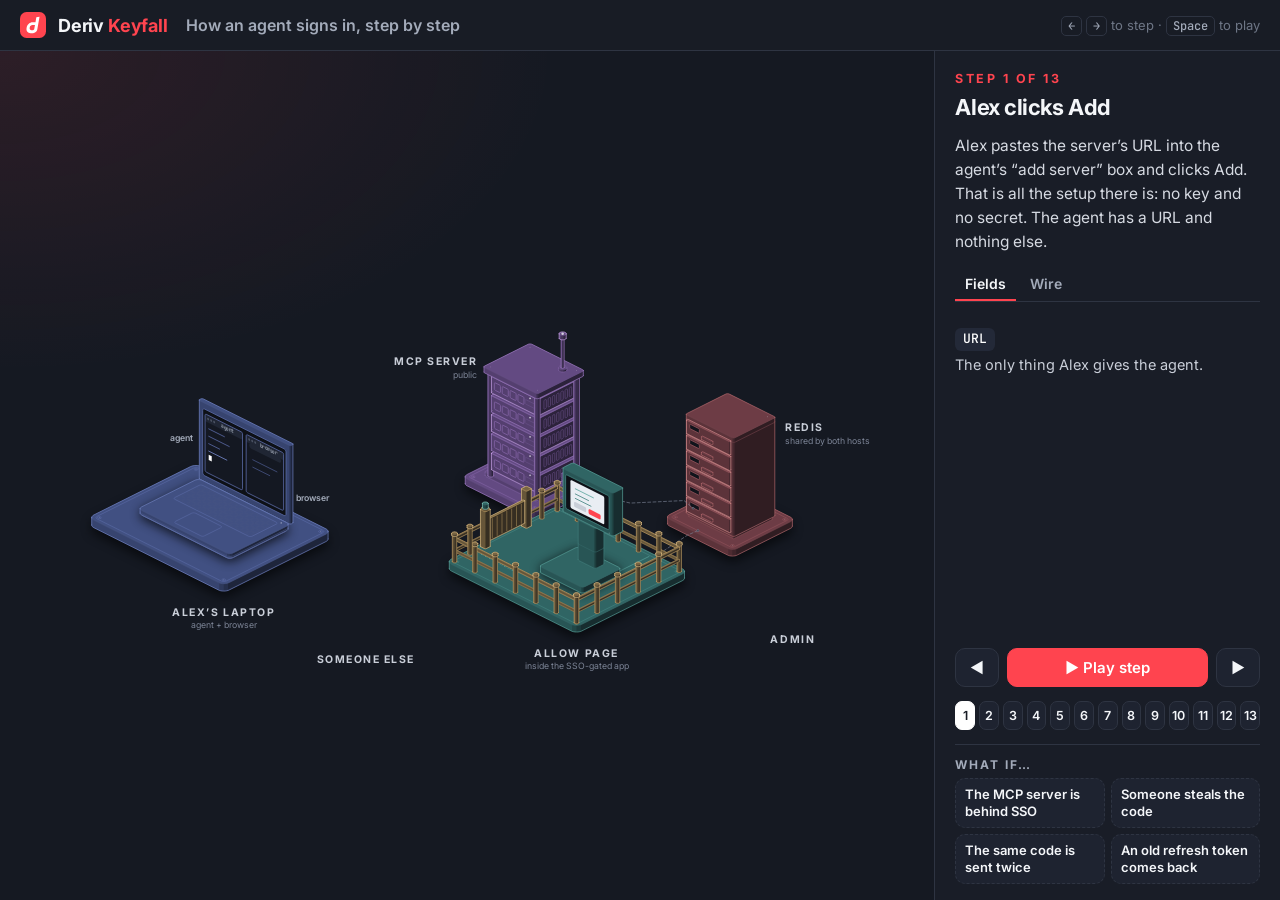
==== index.html @ 9b7dbac8 "Add the interactive sign-in walkthrough for GitHub Pages One page that steps through the Keyfall sig" ====
<!doctype html>
<html lang="en" class="iso"><head>
<meta charset="utf-8">
<meta name="viewport" content="width=device-width, initial-scale=1">
<title>Keyfall sign-in, step by step</title>
<link rel="stylesheet" href="https://fonts.googleapis.com/css2?family=Inter:wght@400;500;600;700;800&family=JetBrains+Mono:wght@400;500;600&display=swap">
<link rel="stylesheet" href="scene.css">
<style>
:root{--bg:#181C25;--panel:#1E2330;--line:#2E3442;--fg:#F4F6F9;--muted:#A3ABBA;--faint:#6E7686;--coral:#FF444F}
*{box-sizing:border-box;margin:0;padding:0}
body{background:var(--bg);color:var(--fg);font-family:Inter,system-ui,sans-serif;-webkit-font-smoothing:antialiased}
svg text{font-family:Inter,system-ui,sans-serif}
svg .mono{font-family:"JetBrains Mono",ui-monospace,monospace}
.brand{display:flex;align-items:center;gap:12px;font-size:22px;font-weight:700;letter-spacing:-.01em}
.brand svg{width:32px;height:32px}.brand em{font-style:normal;color:var(--coral)}
/* interactive page: one screen, no page scroll */
html,body{height:100%}
body:not(.frame){overflow:hidden}
.app{height:100vh;height:100dvh;display:grid;grid-template-columns:minmax(0,1fr) clamp(340px,27vw,430px);grid-template-rows:auto minmax(0,1fr)}
.bar{grid-column:1/-1;display:flex;align-items:center;gap:18px;padding:12px 20px;border-bottom:1px solid var(--line)}
.bar .brand{font-size:18px}.bar .brand svg{width:26px;height:26px}
.bar h1{font-size:16px;font-weight:600;color:var(--muted);letter-spacing:0}
.bar .keys{margin-left:auto;font-size:13px;color:var(--faint)}
.bar kbd{font:500 12px "JetBrains Mono",monospace;border:1px solid var(--line);border-radius:5px;padding:1px 6px;color:var(--muted)}
.stage{min-height:0;min-width:0;position:relative;display:flex;flex-direction:column;background:radial-gradient(900px 520px at 0% 0%,rgba(255,68,79,.10),transparent 62%),#151922}
.stage svg{flex:1;min-height:0;width:100%;height:100%;display:block}
.side{min-height:0;display:flex;flex-direction:column;gap:14px;padding:20px 20px 16px;border-left:1px solid var(--line);background:#191D27}
.side .k{color:var(--coral);font-size:12.5px;font-weight:700;letter-spacing:.2em;text-transform:uppercase}
.side h2{font-size:22px;line-height:1.2;letter-spacing:-.02em;margin-top:-6px}
.side p{color:#D6DAE2;font-size:15.5px;line-height:1.55}
.tabs{display:flex;gap:4px;border-bottom:1px solid var(--line)}
.tabs button{background:none;border:0;border-bottom:2px solid transparent;border-radius:0;padding:7px 10px;color:var(--muted);font-size:14px}
.tabs button.on{color:var(--fg);border-bottom-color:var(--coral)}
.tabbody{flex:1;min-height:0;overflow:auto;padding-right:4px}
.tabbody pre[hidden],.tabbody dl[hidden]{display:none}
.ctrl{display:flex;align-items:center;gap:8px}
.ctrl #play{flex:1}
button{font:600 15px Inter,system-ui,sans-serif;color:var(--fg);background:var(--panel);border:1px solid var(--line);border-radius:10px;padding:9px 14px;cursor:pointer}
button:hover{border-color:#4A5162}
button:focus-visible{outline:2px solid var(--coral);outline-offset:2px}
button.primary{background:var(--coral);border-color:var(--coral);color:#fff}
.dots{display:grid;grid-template-columns:repeat(13,1fr);gap:4px}
.dots button{padding:6px 0;font-size:12.5px;border-radius:7px}
.dots button.on{background:#fff;color:#181C25;border-color:#fff}
.whatif{display:flex;flex-direction:column;gap:6px;border-top:1px solid var(--line);padding-top:12px}
.whatif span{color:var(--muted);font-size:12px;font-weight:700;letter-spacing:.16em;text-transform:uppercase}
.whatif .wbtns{display:grid;grid-template-columns:1fr 1fr;gap:6px}
.whatif button{font-size:13px;padding:7px 9px;border-style:dashed;text-align:left;line-height:1.3}
.whatif button.on{border-color:var(--coral);color:#FFB3B7;border-style:solid}
pre{background:#11141B;border:1px solid var(--line);border-radius:10px;padding:12px;overflow-x:auto;font:12.5px/1.6 "JetBrains Mono",ui-monospace,monospace;color:#D6DAE2;white-space:pre}
dl{display:grid;grid-template-columns:1fr;gap:3px;font-size:14.5px;line-height:1.45;padding-top:4px}
dt{font:500 13px/1.6 "JetBrains Mono",ui-monospace,monospace;color:#fff;background:#232938;border-radius:6px;padding:1px 8px;justify-self:start;margin-top:8px}
dd{color:#C9CED8}
@media (max-width:900px),(max-height:560px){
  body:not(.frame){overflow:auto}
  .app{height:auto;grid-template-columns:1fr;grid-template-rows:auto auto auto}
  .stage{aspect-ratio:1600/760}
  .side{border-left:0;border-top:1px solid var(--line)}
  .tabbody{max-height:none;overflow:visible}
  .bar .keys{display:none}
}
/* phone: scene pinned at the top, controls pinned at the bottom, the rest scrolls */
.ptray{display:none}
@media (max-width:700px){
  body:not(.frame){padding-bottom:76px}
  .app{display:flex;flex-direction:column;height:auto}
  .bar{gap:4px 10px;padding:10px 16px;flex-wrap:wrap}
  .bar .brand{font-size:16px}.bar .brand svg{width:22px;height:22px}
  .bar h1{font-size:13px}
  .stage{display:contents}
  #stage-i{order:1;position:sticky;top:0;z-index:4;flex:none;width:100%;height:auto;aspect-ratio:1350/594;background:#151922;border-bottom:1px solid var(--line)}
  .cap{order:2;height:auto;grid-template-columns:1fr;padding:12px 16px 0;overflow:visible}
  .cap li div{white-space:normal;overflow-wrap:anywhere}
  .ptray{order:3;display:block;padding:14px 16px 2px}
  .side{order:4;border:0;padding:16px 16px 18px}
  .tabbody{overflow:visible}
  .ctrl{position:fixed;left:0;right:0;bottom:0;z-index:5;padding:10px 16px calc(10px + env(safe-area-inset-bottom));background:#191D27;border-top:1px solid var(--line)}
  .ctrl button{padding:11px 16px}
  .dots{grid-template-columns:repeat(7,1fr);gap:6px}
  .dots button{padding:9px 0;font-size:14px}
  .phone #scene .nm text:first-child{font-size:32px;letter-spacing:3px}
  .phone #scene .nm text + text{display:none}
  .phone #scene > text{display:none}
  .phone #chips text{display:none}
  .phone #tray{display:none}
}
.ptray b{display:block;color:var(--muted);font-size:11.5px;font-weight:700;letter-spacing:.16em;text-transform:uppercase;margin-bottom:8px}
.ptray ul{list-style:none;display:flex;flex-wrap:wrap;gap:6px}
.ptray li{display:flex;align-items:center;gap:6px;border:1px solid var(--c);border-radius:999px;padding:4px 10px;font-size:13px;font-weight:600;color:var(--c)}
.ptray li i{width:8px;height:8px;border-radius:50%;background:var(--c)}
.ptray li small{font-size:10.5px;font-weight:700;letter-spacing:.08em;color:var(--muted)}
.ptray li.live{background:color-mix(in srgb,var(--c) 14%,transparent)}
.ptray li.live small{color:var(--c)}
.ptray li.later{opacity:.4;border-style:dashed}
.ptray li.gone{opacity:.55}.ptray li.gone span{text-decoration:line-through}
/* frame mode: a 1600x960 still for the article */
body.frame *{transition:none!important}   /* stills: parts show at once, not mid-fade */
body.frame{width:1600px;height:1100px;overflow:hidden;position:relative;padding:48px 72px;
  background:radial-gradient(1000px 560px at 0% 0%,rgba(255,68,79,.16),transparent 62%),radial-gradient(circle,rgba(255,255,255,.05) 1px,transparent 1.3px) 0 0/28px 28px,#181C25}
.frame .top{display:flex;justify-content:space-between;align-items:center}
.frame .tag{font-size:15px;letter-spacing:.28em;text-transform:uppercase;color:var(--muted);font-weight:600}
.frame .kick{margin-top:30px;color:var(--coral);font-size:17px;font-weight:700;letter-spacing:.24em;text-transform:uppercase;display:flex;align-items:center;gap:18px}
.frame .kick::before{content:"";width:40px;height:2px;background:var(--coral)}
.frame h1{font-size:46px;line-height:1.08;font-weight:800;letter-spacing:-.03em;margin-top:12px}
.frame .fstage{position:absolute;left:0;top:182px;width:1600px;bottom:0;display:flex;flex-direction:column}
.frame #stage{flex:none;width:1600px;height:760px}
.cap{list-style:none;display:grid;grid-template-columns:repeat(auto-fill,minmax(280px,1fr));gap:6px;padding:12px 16px 0;height:118px;flex:none;overflow:hidden;align-content:start}
.cap li div{min-width:0;white-space:nowrap;overflow:hidden;text-overflow:ellipsis}
.cap li{background:#11141B;border:1px solid #2E3442;border-left:3px solid var(--c,#A3ABBA);border-radius:10px;padding:7px 11px;font-size:14px;line-height:1.35;color:#E9EDF3;display:grid;grid-template-columns:auto 1fr;gap:2px 9px;align-items:center;transition:box-shadow .3s,border-color .3s}
.cap li div span{display:block}
.cap li em{font-style:normal;font-weight:800;color:#11141B;background:var(--c);border-radius:50%;min-width:20px;height:20px;display:inline-flex;align-items:center;justify-content:center;font-size:12px;align-self:center}
.cap li span{color:#A3ABBA;font-weight:600;font-size:12.5px}
.cap li.act{border-left-style:dotted;color:var(--c)}
.cap li.act span{color:#A3ABBA}
.cap li.click{border-left-color:#FF444F;align-items:center}
.cap li.click i{width:10px;height:10px;border-radius:50%;background:#FF444F;box-shadow:0 0 0 4px rgba(255,68,79,.28)}
.cap li.now{border-color:var(--c);box-shadow:0 0 0 1px var(--c)}
.frame .cap{padding:6px 72px 0;grid-template-columns:repeat(2,1fr);gap:10px 14px;height:154px;min-height:0;align-content:start}
.frame .cap li{font-size:21px;padding:9px 15px;gap:4px 12px}
.frame .cap li span{font-size:17px}
.frame .cap li em{min-width:28px;height:28px;font-size:16px}
.tap{animation:kf-tap 1s ease-out forwards}
@keyframes kf-tap{from{r:8;opacity:1}to{r:44;opacity:0}}
</style></head>
<body>
<div class="app" id="page">
  <header class="bar">
    <div class="brand"><svg viewBox="0 0 250 250"><rect width="250" height="250" rx="62.5" fill="#FF444F"/><path fill="#fff" d="m156.97 51.47-8.1 45.92h-28.11c-26.22 0-51.22 21.24-55.85 47.47l-1.96 11.16c-4.61 26.22 12.88 47.47 39.11 47.47h23.44c19.11 0 37.32-15.47 40.68-34.58l21.59-122.38-30.81 4.95Zm-19.94 113.1c-1.03 5.9-6.35 10.71-12.25 10.71h-14.24c-11.79 0-19.67-9.57-17.6-21.37l1.23-6.96c2.09-11.79 13.34-21.37 25.12-21.37h24.62l-6.88 39Z"/></svg><span>Deriv <em>Keyfall</em></span></div>
    <h1>How an agent signs in, step by step</h1>
    <div class="keys"><kbd>←</kbd> <kbd>→</kbd> to step · <kbd>Space</kbd> to play</div>
  </header>
  <main class="stage"><ol id="cap" class="cap" aria-live="polite"></ol><svg id="stage-i" viewBox="0 0 1600 760" preserveAspectRatio="xMidYMid meet" role="img" aria-label="The Keyfall sign-in flow"></svg></main>
  <div class="ptray" id="ptray" aria-live="polite"></div>
  <aside class="side" aria-live="polite">
    <div class="k" id="d-k"></div>
    <h2 id="d-title"></h2>
    <p id="d-what"></p>
    <div class="tabs" role="tablist"><button role="tab" data-tab="fields" class="on">Fields</button><button role="tab" data-tab="wire">Wire</button></div>
    <div class="tabbody"><dl id="d-fields"></dl><pre id="d-wire" hidden></pre></div>
    <nav class="ctrl">
      <button id="prev" aria-label="Previous step">◀</button>
      <button id="play" class="primary">▶ Play step</button>
      <button id="next" aria-label="Next step">▶</button>
    </nav>
    <div class="dots" id="dots"></div>
    <div class="whatif" id="whatif"><span>What if…</span><div class="wbtns" id="wbtns"></div></div>
  </aside>
</div>

<script src="scene.js"></script>
<script>
const COL = {agent:'#8792FF', alex:'#FF6B73', node:'#E9EDF3', sso:'#F5B544', fg:'#E9EDF3', muted:'#A3ABBA', red:'#FF444F',
  secret:'#F5D565', hash:'#62B6F7', note:'#B69CFF', code:'#8FD46A', access:'#F59B4C', refresh:'#FF8FB1', grant:'#3FC1A5', grey:'#BDB3A3'};

/* ---------- the tokens, shown in the tray ---------- */
const TOK = [
  {id:'secret', short:'stays on the agent', name:'Secret', sub:'PKCE code_verifier', life:'one sign-in', use:['Stays on the agent. Sent once,','at /token (step 10).'], born:5, dead:10, deadWord:'used'},
  {id:'hash', short:'inside note + code', name:'Hash', sub:'PKCE code_challenge', life:'one sign-in', use:['The secret’s SHA-256. Rides','in the note and the code.'], born:5, dead:10, deadWord:'checked'},
  {id:'note', short:'to the Allow page', name:'Signed note', sub:'JWT · iss mcp-server', life:'10 minutes', use:['Carries the request from the','MCP server to the Allow page.'], born:7, dead:9, deadWord:'spent'},
  {id:'code', short:'traded at /token', name:'Code', sub:'JWT · iss allow-page', life:'60 seconds · once', use:['Proves Alex clicked Allow.','Traded for tokens at /token.'], born:9, dead:10, deadWord:'used'},
  {id:'access', short:'every tool call', name:'Access token', sub:'random · hashed in Redis', life:'1 hour', use:['Sent with every tool call:','"this is Alex, role user".'], born:10, dead:13, deadWord:'ended', renew:12},
  {id:'refresh', short:'for a new pair', name:'Refresh token', sub:'random · hashed in Redis', life:'works once', use:['Traded about every hour','for a new pair.'], born:10, dead:13, deadWord:'ended', renew:12},
  {id:'grant', short:'in Redis', name:'Grant', sub:'Redis record', life:'14 days', use:['One Allow click. Every token','points to it; end it, all stop.'], born:10, dead:13, deadWord:'ended'},
];

/* ---------- the steps ---------- */
const R = { // Redis rows
  client:['client:7724…','90 days',COL.node], used:['code-used:<jti>','~6 min',COL.code], grant:['grant:SAyjFQ…','14 days',COL.grant],
  access:['access:<hash>','1 hour',COL.access], refresh:['refresh:<hash>','once',COL.refresh], revoked:['revoked:alex@…','no expiry',COL.red]};
const STEPS = [
 {title:'Alex clicks Add', click:[['A',1,'Add']], hold:{}, redis:[],
  msgs:[], act:{A:['has a URL, nothing else',COL.fg]},
  what:'Alex pastes the server’s URL into the agent’s “add server” box and clicks Add. That is all the setup there is: no key and no secret. The agent has a URL and nothing else.',
  wire:'https://mcp.example.com/mcp',
  fields:[['URL','The only thing Alex gives the agent.']]},
 {title:'The first call gets a 401 and a pointer', hold:{}, redis:[],
  msgs:[['A','M','POST /mcp · no token',COL.fg],['M','A','401 · resource_metadata = /.well-known/…',COL.red]],
  what:'The agent calls the server without a token. The server says no, and its WWW-Authenticate header points to a document that explains how to sign in.',
  wire:`POST /mcp HTTP/1.1
Host: mcp.example.com

HTTP/1.1 401 Unauthorized
WWW-Authenticate: Bearer error="invalid_token",
  resource_metadata="https://mcp.example.com/
    .well-known/oauth-protected-resource/mcp"`,
  fields:[['401','No token, or a bad one.'],['WWW-Authenticate','The header that says how to authenticate.'],['resource_metadata','The URL of a document that says who issues tokens for this server.']]},
 {title:'The agent reads two /.well-known/ documents', hold:{}, redis:[],
  msgs:[['A','M','GET /.well-known/oauth-protected-resource/mcp\nGET /.well-known/oauth-authorization-server',COL.fg],['M','A','token issuer + endpoints',COL.fg]],
  what:'Both documents sit at fixed /.well-known/ paths, so every OAuth client knows where to look. The first says who issues tokens for this server: the server itself. The second lists the endpoints and what they accept.',
  wire:`GET /.well-known/oauth-protected-resource/mcp
{
  "resource": "https://mcp.example.com/mcp",
  "authorization_servers": ["https://mcp.example.com"],
  "scopes_supported": ["mcp"]
}

GET /.well-known/oauth-authorization-server
{
  "issuer": "https://mcp.example.com",
  "authorization_endpoint": ".../authorize",
  "token_endpoint": ".../token",
  "registration_endpoint": ".../register",
  "code_challenge_methods_supported": ["S256"]
}`,
  fields:[['resource','The server these tokens are for.'],['authorization_servers','Who issues the tokens. Here, the MCP server itself.'],['scopes_supported','The access an agent can ask for. Keyfall has one: mcp.'],['issuer','The server’s name. The agent checks it again in step 9.'],['*_endpoint','Where to register, send the person to approve, and get tokens.'],['S256','The PKCE hash method. The only one allowed.']]},
 {title:'The agent registers itself', hold:{}, redis:['client'],
  msgs:[['A','M','POST /register · name + callback URL',COL.fg],['M','R','',COL.muted],['M','A','201 · client_id',COL.fg]],
  what:'The agent tells the server its name and where codes may be sent, and gets a client_id back. This is Dynamic Client Registration. The server keeps the record in Redis for 90 days.',
  wire:`POST /register
{
  "client_name": "Example Agent",
  "redirect_uris": ["http://127.0.0.1:53682/callback"],
  "token_endpoint_auth_method": "none",
  "grant_types": ["authorization_code", "refresh_token"],
  "response_types": ["code"]
}

201 Created
{ "client_id": "7724f3cf-7d82-4b15-81f3-8168131bc8c5", … }`,
  fields:[['client_name','The name the Allow page shows, marked “given by the agent itself”.'],['redirect_uris','Where a code may be sent. Here, a listener on Alex’s own laptop. Websites are refused unless your team lists them.'],['token_endpoint_auth_method','none: the agent has no client secret. Anything copied to every laptop isn’t secret.'],['grant_types','authorization_code to sign in, refresh_token to renew.'],['response_types','code: “send me a code, not tokens”.'],['client_id','The server’s ID for this agent.']]},
 {title:'The agent makes a secret and its hash', hold:{A:['secret','hash']}, redis:['client'],
  msgs:[], act:{A:['secret → SHA-256 → hash',COL.secret]},
  what:'This is PKCE (Proof Key for Code Exchange). The agent makes a random secret and keeps it in memory. It sends only the hash. At the end, it shows the secret once, and the server checks that it matches the hash. A stolen code is useless without it.',
  wire:`verifier  = secrets.token_urlsafe(48)    # the secret
digest    = hashlib.sha256(verifier.encode()).digest()
challenge = base64url(digest)              # the hash`,
  fields:[['code_verifier','The secret. It stays in the agent’s memory until step 10.'],['code_challenge','The SHA-256 hash of the secret. Safe to send through the browser: a hash can’t be turned back into the secret.'],['S256','The name of this hash method.']]},
 {title:'The agent opens Alex’s browser at /authorize', hold:{A:['secret'],M:['hash']}, redis:['client'],
  msgs:[['A','B','opens /authorize',COL.hash],['B','M','GET /authorize · hash + callback',COL.hash]],
  what:'The agent starts a listener on a free local port and opens Alex’s browser at /authorize. The URL carries the hash, never the secret.',
  wire:`GET /authorize
  ?response_type=code
  &client_id=7724f3cf-7d82-4b15-81f3-8168131bc8c5
  &redirect_uri=http://127.0.0.1:53682/callback
  &state=af0ifjsldkj
  &code_challenge=xujOLIVFxFLstoM_G4xEiq3xXheo9I2NXl8Uw2oUDSA
  &code_challenge_method=S256
  &resource=https://mcp.example.com/mcp
  &scope=mcp`,
  fields:[['response_type','code: send a code back.'],['client_id','The ID from step 4.'],['redirect_uri','Must be one that was registered in step 4.'],['state','A random value. The agent checks that the same value comes back in step 9.'],['code_challenge','The hash from step 5.'],['resource','Which server the token is for. A token for one server won’t work on another.'],['scope','The access asked for: mcp.']]},
 {title:'The server signs the request into a note', hold:{A:['secret'],B:['note']}, redis:['client'],
  msgs:[['M','B','302 → Allow page ?req=<signed note>',COL.note]], act:{M:['signs the note (HS256)',COL.note]},
  what:'The server doesn’t show a login page. It checks the request, signs all of it into a JWT (the signed note) and sends the browser to the Allow page. The note carries the request to the other host, and nobody on the way can change it.',
  wire:`302 Found
Location: https://portal.example.com/connect-agent/authorize
          ?req=eyJhbGciOiJIUzI1NiIs…

The note’s claims:
{
  "iss": "mcp-server",
  "aud": "mcp-connect:request",
  "exp": <iat + 600>,
  "client_id": "7724f3cf-…",
  "client_name": "Example Agent",
  "redirect_uri": "http://127.0.0.1:53682/callback",
  "code_challenge": "xujOLIVF…",
  "state": "af0ifjsldkj",
  "scopes": ["mcp"],
  "resource": "https://mcp.example.com/mcp"
}`,
  fields:[['iss','Who signed it: the MCP server.'],['aud','What it is for: a request, nothing else.'],['exp','10 minutes to sign in and decide.'],['the rest','The /authorize request, copied as it was.'],['HS256','The signature, made with the key both hosts share. Change one character and the check fails.']]},
 {title:'The SSO proxy signs Alex in', hold:{A:['secret'],P:['note']}, redis:['client'], gate:true,
  msgs:[['B','P','note + Alex’s signed identity',COL.note]], act:{P:['checks note + identity → role',COL.fg]},
  what:'The SSO proxy in front of the Allow page does what it does for any internal site: it signs Alex in, with MFA, and adds a signed identity token to the request. The Allow page checks that token with the proxy’s public keys, and maps Alex’s groups to a role. If the check fails, there is no Allow button.',
  wire:`The proxy adds its signed identity token:

Cloudflare Access   Cf-Access-Jwt-Assertion: eyJ…
Google IAP          x-goog-iap-jwt-assertion: eyJ…
Pomerium            X-Pomerium-Jwt-Assertion: eyJ…
oauth2-proxy        Authorization: Bearer eyJ…

Groups to role (highest wins):
MCP_GROUP_ROLES="mcp-admin=admin,mcp-user=user,
                 mcp-readonly=readonly"`,
  fields:[['identity token','Signed by the proxy. Keyfall checks the signature with the proxy’s public keys, and checks expiry, audience and issuer.'],['groups → role','Alex is in mcp-user, so the role is user.'],['the note','Checked too: signature, issuer, audience, age.']]},
 {title:'Alex clicks Allow, and the page signs a code', click:[['B',2,'Allow']], gate:true, hold:{A:['secret','code']}, redis:['client'],
  msgs:[['P','B','303 → 127.0.0.1:53682/callback?code=…',COL.code],['B','A','code + state + iss',COL.code]], act:{P:['signs the code (60 s)',COL.code]},
  what:'The Allow page shows who is signed in, the role, and where the code goes. When Alex clicks Allow, it signs a second JWT, the code, and sends the browser back to the agent’s listener.',
  wire:`303 See Other
Location: http://127.0.0.1:53682/callback
  ?code=eyJhbGciOiJIUzI1NiIs…
  &state=af0ifjsldkj
  &iss=https://mcp.example.com

The code’s claims:
{
  "iss": "allow-page",
  "aud": "mcp-connect:code",
  "exp": <iat + 60>,
  "jti": "LnMXJjyISjwwrYFx3bmEulC2nNwnCJCA",
  "sub": "alex@example.com",
  "role": "user",
  "client_id": "7724f3cf-…",
  "redirect_uri": "http://127.0.0.1:53682/callback",
  "code_challenge": "xujOLIVF…",
  "resource": "https://mcp.example.com/mcp"
}`,
  fields:[['iss / aud','Different from the note’s. A note can’t be used as a code, or a code as a note.'],['exp','60 seconds.'],['jti','A unique ID. It makes the code single-use.'],['sub / role','Who clicked Allow, and as which role.'],['code_challenge','The hash, copied from the note. Checked in step 10.'],['state','The same value the agent sent in step 6.'],['iss (in the URL)','Which server answered, so an agent with several servers can’t mix them up.']]},
 {title:'The agent trades the code and the secret for tokens', hold:{A:['access','refresh']}, redis:['client','used','grant','access','refresh'],
  msgs:[['A','M','POST /token · code + secret',COL.code],['M','R','',COL.muted],['M','A','200 · access token + refresh token',COL.access]], act:{M:['SHA-256(secret) = hash ✓',COL.secret]},
  what:'The agent sends the code and, for the first and only time, the secret, straight to the server. The server checks the code, checks that the secret’s hash matches the hash in the code, marks the code as used, and starts a grant. Then it returns two tokens.',
  wire:`POST /token
grant_type=authorization_code
&code=eyJhbGciOiJIUzI1NiIs…
&client_id=7724f3cf-…
&redirect_uri=http://127.0.0.1:53682/callback
&code_verifier=ney1HdeIdlfgi3FWni5Ze7oJ…

200 OK
{
  "access_token": "wT1OPKOe69URiS8N_9aOofyC…",
  "token_type": "Bearer",
  "expires_in": 3600,
  "refresh_token": "iEXkW7pHuxOfoZRbytM2DHPw…"
}`,
  fields:[['code_verifier','The secret from step 5. The server checks SHA-256(secret) = the hash inside the code.'],['code','Checked: signature, issuer, audience, 60 seconds, not used before.'],['access_token','Random. Lasts 1 hour. Redis keeps only its hash.'],['refresh_token','Random. Works once. Redis keeps only its hash.'],['expires_in','3600 seconds: when the access token ends.']]},
 {title:'Every tool call carries the access token', hold:{A:['access','refresh']}, redis:['client','used','grant','access','refresh'],
  msgs:[['A','M','tools/call · Bearer <access token>',COL.access],['M','R','',COL.muted],['M','A','result, as Alex (role user)',COL.fg]], act:{M:['token → grant → Alex, user',COL.access]},
  what:'The server hashes the token, finds it in Redis, and follows it to the grant: Alex, role user, not revoked. The tool learns who is calling and decides what that role may see.',
  wire:`POST /mcp
Authorization: Bearer wT1OPKOe69URiS8N_9aOofyC…

{"method": "tools/call",
 "params": {"name": "get_record",
            "arguments": {"record_id": "R-100"}}}`,
  fields:[['Bearer','The access token. The server hashes it and looks it up.'],['caller()','What the tool sees: Alex’s email, name and role.'],['role','The tool decides on the server what this role may see.']]},
 {title:'Every hour: a new pair, and the old one stops', hold:{A:['access','refresh']}, redis:['client','used','grant','access','refresh'], renew:true,
  msgs:[['A','M','POST /token · refresh token',COL.refresh],['M','R','',COL.muted],['M','A','new access token + new refresh token',COL.access]], act:{M:['old refresh token deleted',COL.refresh]},
  what:'A refresh token works once. The agent trades it for a new pair, and the server deletes the old one as it reads it. The grant’s end date doesn’t move.',
  wire:`POST /token
grant_type=refresh_token
&refresh_token=iEXkW7pHuxOfoZRbytM2DHPw…

200 OK  { new access_token, new refresh_token }`,
  fields:[['works once','The old token is deleted the moment it is read.'],['30-second grace','Two agent windows that refresh at the same second both get the same new pair.'],['after 30 s','The old token coming back means someone copied it. The server ends the whole grant.'],['14 days','Refreshing never extends the grant.']]},
 {title:'The grant ends', hold:{}, redis:['client','used','revoked'], ended:true,
  msgs:[['D','R','revoke alex@example.com',COL.red],['A','M','tools/call · old token',COL.access],['M','A','401',COL.red]],
  what:'A grant ends after 14 days, or at once when an admin revokes Alex. Every token that points to it stops working. Alex clicks Allow again, and the SSO groups are read again, so a role change takes effect.',
  wire:`python admin.py revoke alex@example.com --by admin@example.com

POST /mcp
Authorization: Bearer wT1OPKOe…   →   401 Unauthorized`,
  fields:[['14 days','Then Alex clicks Allow again.'],['revoke','Sets revoked:alex@example.com and ends all of Alex’s grants.'],['no expiry','The revoke flag has no TTL, so it can’t lift itself or be evicted.']]},
];

/* ---------- what-if scenarios ---------- */
const WHATIF = [
 {key:'sso', label:'The MCP server is behind SSO', base:1, hold:{}, redis:[], ssoMcp:true,
  msgs:[['A','MG','POST /mcp',COL.fg],['MG','A','302 → SSO login page (HTML) ✗',COL.red]], act:{A:['expects JSON → fails ✗',COL.red]},
  what:'This is why the MCP server stays public. Behind the SSO proxy, the agent’s first call gets a redirect to an HTML login page instead of a 401 with JSON. The agent can’t sign in to a web page, so it fails.',
  wire:`POST /mcp HTTP/1.1
Host: mcp.example.com

HTTP/1.1 302 Found
Location: https://sso.example.com/login?…
Content-Type: text/html`,
  fields:[['302 + HTML','A page for a person. The agent expected a 401 and JSON.']]},
 {key:'stolen', label:'Someone steals the code', base:9, hold:{A:['secret','code'],X:['code']}, redis:['client'], attacker:true,
  msgs:[['X','M','POST /token · stolen code, no secret',COL.code],['M','X','400 invalid_grant ✗',COL.red]], act:{M:['SHA-256(guess) ≠ hash ✗',COL.red]},
  what:'The code comes back through a URL, and URLs leak. But the code holds the hash, and only the agent has the secret behind it. Without the secret, the code is useless.',
  wire:`POST /token
grant_type=authorization_code&code=eyJ…&code_verifier=guess

400 Bad Request
{"error": "invalid_grant"}`,
  fields:[['code_verifier','The thief doesn’t have it. SHA-256 can’t be reversed to find it.']]},
 {key:'twice', label:'The same code is sent twice', base:10, hold:{A:['access','refresh']}, redis:['client','used','grant','access','refresh'],
  msgs:[['A','M','POST /token · the same code again',COL.code],['M','R','',COL.muted],['M','A','400 invalid_grant ✗',COL.red]], act:{M:['code-used:<jti> exists ✗',COL.red]},
  what:'The first /token call wrote code-used:<jti> to Redis. Any second use of that code, even within its 60 seconds, is refused.',
  wire:`POST /token  (same code)

400 Bad Request
{"error": "invalid_grant",
 "error_description": "authorization code does not exist"}`,
  fields:[['jti','The code’s unique ID. The used-marker is keyed on it.']]},
 {key:'reuse', label:'An old refresh token comes back', base:12, hold:{X:['refresh']}, redis:['client','used'], attacker:true, ended:true,
  msgs:[['X','M','POST /token · old refresh, 40 s later',COL.refresh],['M','R','',COL.muted],['M','X','400 ✗ · the grant ends',COL.red]], act:{M:['two holders → end the grant',COL.red]},
  what:'After the 30-second grace, an old refresh token coming back means two parties hold the chain: Alex’s agent and someone who copied it. The server can’t tell which is which, so it ends the whole grant. Alex clicks Allow again; the copy is now worthless.',
  wire:`POST /token  grant_type=refresh_token  refresh_token=<old>
  -> 400 invalid_grant          (reuse: the grant ends)
POST /token  refresh_token=<Alex's newer token>
  -> 400 invalid_grant          (the whole chain is gone)`,
  fields:[['reuse','The old token is remembered until the grant ends, so it can be recognised.'],['grant ends','Both sides lose access. Only Alex can get it back, with SSO.']]},
];

/* ---------- the isometric scene (scene.js, built by build-scene.mjs) ---------- */
const NS = 'http://www.w3.org/2000/svg';
const ctx = document.createElement('canvas').getContext('2d');
function tw(s, size, weight=600){ ctx.font = `${weight} ${size}px Inter`; return ctx.measureText(s).width; }
function esc(s){ return String(s).replace(/&/g,'&amp;').replace(/</g,'&lt;').replace(/>/g,'&gt;'); }
function el(tag, attrs={}, html=''){ const e = document.createElementNS(NS, tag); for (const k in attrs) e.setAttribute(k, attrs[k]); if (html) e.innerHTML = html; return e; }
const NAME = {A:'Agent', B:'Browser', M:'MCP server', P:'Allow page', R:'Redis', X:'Someone else', D:'Admin', MG:'SSO gate'};
const WORD = {secret:'secret', hash:'hash', note:'signed note', code:'code', access:'access token', refresh:'refresh token'};
const TAG = {client:COL.node, used:COL.code, grant:COL.grant, access:COL.access, refresh:COL.refresh, revoked:COL.red};
const shade = (hex, f) => { const n = parseInt(hex.slice(1), 16); return '#' + [16, 8, 0].map(b => Math.round(((n >> b) & 255) * f).toString(16).padStart(2, '0')).join(''); };
function chipSvg(c){
  const C = SCENE.chip;
  return `<path d="${C.fill}" fill="${shade(c, .42)}"/>` + C.shades.map((d, i) => d ? `<path d="${d}" fill="${shade(c, [.38, .48, .58, .68][i])}"/>` : '').join('')
    + `<path d="${C.top}" fill="${c}"/><path d="${C.outline}" fill="none" stroke="#07090D" stroke-width="1.2" vector-effect="non-scaling-stroke"/>`;
}
function pillSvg(text, x, y, c, num, centred){
  const lines = String(text).split('\n'), fs = 17, lh = 22, pad = 26 * !!num;
  const w = Math.max(...lines.map(l => tw(l, fs))) + 24 + pad, h = lines.length * lh + 10;
  const x0 = x - w/2, y0 = centred ? y - h/2 : y - h;
  return `<g class="pill"><rect x="${x0}" y="${y0}" width="${w}" height="${h}" rx="${Math.min(15, h/2)}" fill="#11141B" stroke="${c}" stroke-opacity=".85" stroke-width="1.6"/>`
    + (num ? `<circle cx="${x0 + 17}" cy="${y0 + h/2}" r="10.5" fill="${c}"/><text x="${x0 + 17}" y="${y0 + h/2 + 4.6}" text-anchor="middle" font-size="13" font-weight="800" fill="#11141B">${num}</text>` : '')
    + lines.map((l, i) => `<text x="${x0 + 12 + pad}" y="${y0 + 21 + i * lh}" font-size="${fs}" font-weight="600" fill="${c}">${esc(l)}</text>`).join('') + `</g>`;
}
let PH = false;                          // phone layout: number badges on the arrows, text in the list
const PHONE_VB = '150 26 1350 594';
function phoneBadge(x, y, c, n){ return `<g class="badge"><circle cx="${x}" cy="${y}" r="30" fill="${c}" stroke="#11141B" stroke-width="6"/><text x="${x}" y="${y + 11}" text-anchor="middle" font-size="32" font-weight="800" fill="#11141B">${n}</text></g>`; }
function badge(x, y, c, n){ return `<g class="badge"><circle cx="${x}" cy="${y}" r="13" fill="${c}" stroke="#11141B" stroke-width="3"/><text x="${x}" y="${y + 5}" text-anchor="middle" font-size="15" font-weight="800" fill="#11141B">${n}</text></g>`; }
const routeOf = (f, t) => SCENE.routes[`${f}>${t}`];
const dOf = pts => 'M' + pts.map(p => p.join(' ')).join('L');
const topOf = pts => pts.reduce((m, p) => p[1] < m[1] ? p : m, pts[0]);

function scene(i, wi){ // i: 0-based step; wi: what-if object or null
  const st = wi || STEPS[i];
  const stepNo = wi ? wi.base : i + 1;
  const prev = wi ? STEPS[wi.base - 1] : (STEPS[i - 1] || {redis: [], hold: {}});
  const keys = st.redis || [];
  const dead = st.ended ? ['grant', 'access', 'refresh'] : [];
  const fresh = keys.filter(k => !(prev.redis || []).includes(k) || (wi && k === 'used' && wi.key === 'twice'));
  const s = {...st, keys, dead, fresh, admin: !wi && st.ended, hold: st.hold || {}, prevHold: wi ? (STEPS[wi.base - 1].hold || {}) : (prev.hold || {})};
  return {s, stepNo};
}
function numbered(msgs){ let n = 0; return msgs.map(m => m[2] ? ++n : 0); }

function setup(svg){
  if (svg.querySelector('#scene')) return;
  svg.innerHTML = `<defs><marker id="ah" viewBox="0 0 10 10" refX="7" refY="5" markerWidth="5" markerHeight="5" orient="auto"><path d="M0 0L10 5L0 10z" fill="context-stroke"/></marker></defs>`
    + `<g id="scene">${SCENE.svg}${SCENE.labels.map(l => l.small ? `<text x="${l.x}" y="${l.y}" text-anchor="${l.a || 'middle'}" font-size="15" font-weight="600" fill="#A3ABBA">${esc(l.t)}</text>` : `<g class="nm"${l.part ? ` data-label="${l.part}"` : ''}><text x="${l.x}" y="${l.y}" text-anchor="${l.a}" font-size="18" font-weight="700" letter-spacing="2.6" fill="#C9CED8">${esc(l.t)}</text>${l.s ? `<text x="${l.x}" y="${l.y + 21}" text-anchor="${l.a}" font-size="15" fill="#7C8496">${esc(l.s)}</text>` : ''}</g>`).join('')}</g><g id="routes"></g><g id="chips"></g><g id="rlabels"></g><g id="fly"></g><g id="tray"></g>`;
}
// arrows stop a clear gap short of each machine's real outline (measured on the drawing once)
const PARTS = {A:'desk', B:'desk', X:'attacker', M:'mcp', MG:'mcpgate', P:'kiosk', R:'redis', D:'admin'};
const GAP_START = 10, GAP_END = 16;
let HIT = null;
function machineTest(svg){                            // inside(part, [x, y]) in stage units; floors and halos don't count
  const m = svg.getScreenCTM(); if (!m || !svg.getBoundingClientRect().width) return null;
  const key = [m.a, m.d, m.e, m.f].map(v => v.toFixed(2)).join();
  if (HIT && HIT.svg === svg && HIT.key === key) return HIT.inside;
  const pt = svg.createSVGPoint(), cache = {};
  const shapes = name => cache[name] ||= [...svg.querySelectorAll(`[data-part="${name}"] path`)]
    .filter(p => !p.closest('.plate') && !p.classList.contains('iso-halo') && !p.classList.contains('iso-line') && getComputedStyle(p).fill !== 'none')
    .map(p => ({ p, r: p.getBoundingClientRect(), inv: p.getScreenCTM().inverse() }));
  const inside = (name, [x, y]) => {
    pt.x = x; pt.y = y; const c = pt.matrixTransform(m);
    return shapes(name).some(({ p, r, inv }) => c.x >= r.left && c.x <= r.right && c.y >= r.top && c.y <= r.bottom
      && p.isPointInFill(new DOMPoint(c.x, c.y).matrixTransform(inv)));
  };
  HIT = { svg, key, inside };
  return inside;
}
function trimRoutes(svg){
  if (SCENE.trimmed) return;
  const inside = machineTest(svg); if (!inside) return;
  const along = (pts, need) => {                      // walk 'need' units from pts[0]
    for (let k = 0; k < pts.length - 1; k++){
      const a = pts[k], b = pts[k + 1], d = Math.hypot(b[0] - a[0], b[1] - a[1]);
      if (d >= need) return [[a[0] + (b[0] - a[0]) * need / d, a[1] + (b[1] - a[1]) * need / d], ...pts.slice(k + 1)];
      need -= d;
    }
    return pts;
  };
  const cut = (pts, name, gap) => {                   // cut from pts[0] until clear of the part, then the gap
    let i = 0; while (i < pts.length - 1 && inside(name, pts[i])) i++;
    if (i >= pts.length - 2) return pts;
    let a = pts[Math.max(0, i - 1)], b = pts[i];
    if (i > 0) for (let n = 0; n < 8; n++){ const mid = [(a[0] + b[0]) / 2, (a[1] + b[1]) / 2]; inside(name, mid) ? a = mid : b = mid; }
    return along([b, ...pts.slice(i + 1)], gap);
  };
  for (const key of Object.keys(SCENE.routes)){
    const [f, t] = key.split('>');
    if (PARTS[f] && PARTS[f] === PARTS[t]) continue;  // window to window: already drawn clear of the lid
    let pts = SCENE.routes[key];
    if (PARTS[f]) pts = cut(pts, PARTS[f], GAP_START);
    if (PARTS[t]) pts = cut([...pts].reverse(), PARTS[t], GAP_END).reverse();
    SCENE.routes[key] = pts.map(p => p.map(v => +v.toFixed(1)));
  }
  SCENE.trimmed = true;
}
function applyState(svg, s, stepNo, wi, phase){ // phase: 'start' | 'end'
  const part = n => svg.querySelector(`[data-part="${n}"]`);
  part('attacker').style.opacity = s.attacker ? 1 : 0;
  svg.querySelectorAll('[data-label]').forEach(g => g.style.opacity = (g.dataset.label === 'attacker' ? s.attacker : s.admin) ? 1 : 0);
  part('admin').style.opacity = s.admin ? 1 : 0;
  part('mcpgate').style.opacity = s.ssoMcp ? 1 : 0;
  const open = !!s.gate && phase === 'end' || (!!s.gate && phase === 'mid');
  svg.querySelector('[data-gate="open"]').style.opacity = open ? 1 : 0;
  svg.querySelector('[data-gate="closed"]').style.opacity = open ? 0 : 1;
  svg.querySelector('[data-part="yard"] .lamp').classList.toggle('on', open);
  const allow = !wi && stepNo >= 7 && stepNo <= 9 && !(stepNo === 7 && phase === 'start');
  part('browser-allow').style.opacity = allow ? 1 : 0;
  part('browser-blank').style.opacity = allow ? 0 : 1;
  part('allow-btn').classList.toggle('pressed', !wi && stepNo === 9);
  for (const name of SCENE.drawers){
    const has = phase === 'start' ? (s.keys.includes(name) && !s.fresh.includes(name)) : s.keys.includes(name);
    const isDead = phase !== 'start' && s.dead.includes(name);
    svg.querySelector(`[data-tag="${name}"]`).style.fill = has && !isDead ? TAG[name] : 'transparent';
    const out = phase !== 'start' && (s.fresh.includes(name) || (isDead && name === 'grant'));
    const dr = svg.querySelector(`[data-drawer="${name}"]`);
    dr.querySelector('[data-state="open"]').style.opacity = out ? 1 : 0;
    dr.querySelector('[data-state="closed"]').style.opacity = out ? 0 : 1;
  }
  part('cables').classList.toggle('flow', phase !== 'start' && (s.msgs || []).some(m => m[1] === 'R'));
}
function drawChips(svg, hold){
  let h = '';
  for (const [node, toks] of Object.entries(hold)){
    toks.forEach((t, k) => {
      const [dx, dy] = SCENE.spots[node][k], c = SCENE.chip.centre;
      const cx = dx + c[0] + SCENE.origin[0], cy = dy + c[1] + SCENE.origin[1];
      h += `<g class="chip"><g transform="translate(${dx} ${dy})">${chipSvg(COL[t])}</g>`
        + `<text x="${k ? cx + 4 : cx - 4}" y="${cy + 30}" text-anchor="${k ? 'start' : 'end'}" font-size="15" font-weight="700" fill="${COL[t]}" paint-order="stroke" stroke="#11141B" stroke-width="4">${esc(WORD[t])}</text></g>`;
    });
  }
  svg.querySelector('#chips').innerHTML = h;
}
// an arrow, and its message label sitting on the arc's highest point
const pathSvg = (pts, c, dashed) => `<path d="${dOf(pts)}" fill="none" stroke="${c}" stroke-width="3" stroke-linecap="round" ${dashed ? 'stroke-dasharray="2 7"' : ''} marker-end="url(#ah)" opacity=".95"/>`;
const pillSize = (label, num) => { if (PH) return { w: 66, h: 66 }; const lines = String(label).split('\n'); return { w: Math.max(...lines.map(l => tw(l, 17))) + 24 + 26 * !!num, h: lines.length * 22 + 10 }; };
// where each label sits: the arc's highest point, moved down or up until it covers no earlier label
// the machine names in the scene, as boxes the arrow labels must not cover
function nameBoxes(s){
  const out = [];
  for (const l of SCENE.labels){
    if (l.part && !(l.part === 'attacker' ? s.attacker : s.admin)) continue;
    if (l.small && PH) continue;
    const fs = l.small ? 15 : (PH ? 32 : 18), ls = l.small ? 0 : (PH ? 3 : 2.6), sub = l.s && !PH;
    const w = Math.max(tw(l.t, fs, l.small ? 600 : 700) + ls * l.t.length, sub ? tw(l.s, 15, 400) : 0);
    const up = fs * 0.8, down = sub ? 25 : fs * 0.25;
    const x0 = l.a === 'end' ? l.x - w : l.a === 'start' ? l.x : l.x - w / 2;
    out.push({ x: x0 + w / 2, y: l.y + (down - up) / 2, w, h: up + down });
  }
  return out;
}
function placeLabels(msgs, nums, s, svg){
  const placed = s ? nameBoxes(s) : [];
  for (const [f, t] of msgs) for (const p of routeOf(f, t)) placed.push({ x: p[0], y: p[1], w: 2, h: 2 });   // labels never cover an arrow
  const inside = svg && machineTest(svg);
  const parts = ['desk', 'mcp', 'redis', 'yard'].concat(s && s.attacker ? ['attacker'] : [], s && s.admin ? ['admin'] : [], s && s.ssoMcp ? ['mcpgate'] : []);
  const onMachine = (x, y, w, h) => inside && [-.5, 0, .5].some(u => [-.5, 0, .5].some(v => parts.some(n => inside(n, [x + u * w, y + v * h]))));
  const free = (x, y, w, h) => !placed.some(b => Math.abs(b.x - x) < (b.w + w) / 2 + 8 && Math.abs(b.y - y) < (b.h + h) / 2 + 6) && !onMachine(x, y, w, h);
  const tries = [];
  for (let dy = -150; dy <= 150; dy += 6) for (let dx = -160; dx <= 160; dx += 20) tries.push([dx, dy, Math.abs(dx) * .6 + Math.abs(dy) + (dy > 0 ? 3 : 0)]);
  tries.sort((a, b) => a[2] - b[2]);                 // nearest first, above before below
  return msgs.map(([f, t, label], k) => {
    if (!label) return null;
    const top = topOf(routeOf(f, t)), { w, h } = pillSize(label, nums[k]);
    const y0 = top[1] - h / 2 - 7;                  // just above the arc's highest point
    const hit = tries.find(([dx, dy]) => free(top[0] + dx, y0 + dy, w, h)) || [0, 0];
    const at = [top[0] + hit[0], y0 + hit[1]];
    placed.push({ x: at[0], y: at[1], w, h });
    return at;
  });
}
const labelSvg = (at, c, n, label) => at && label ? (PH ? phoneBadge(at[0], at[1], c, n) : pillSvg(label, at[0], at[1], c, n, true)) : '';
function caption(s, nums){
  const items = [];
  (s.click || []).forEach(([node, , word]) => items.push(`<li class="click" style="--c:#FF444F"><em>●</em><div><span>Alex</span>clicks <b>${esc(word)}</b></div></li>`));
  (s.msgs || []).forEach(([f, t, label, c], k) => { if (label) items.push(`<li data-n="${nums[k]}" style="--c:${c}"><em>${nums[k]}</em><div title="${esc(label)}"><span>${NAME[f]} → ${NAME[t]}</span>${esc(label).replace(/\n/g, ' · ')}</div></li>`); });
  for (const [node, [text, c]] of Object.entries(s.act || {})) items.push(`<li class="act" style="--c:${c}"><em>▸</em><div><span>${NAME[node]}</span>${esc(text)}</div></li>`);
  return items.join('');
}
function tokState(t, stepNo, s){
  let st = stepNo < t.born ? 'later' : (stepNo >= t.dead ? t.deadWord : 'live');
  if (s.ended && stepNo >= t.born && ['access','refresh','grant'].includes(t.id)) st = 'ended';
  if (t.renew && s.renew && st === 'live') st = 'new';
  return st;
}
function trayHtml(stepNo, s){
  return `<b>Every token in this flow</b><ul>` + TOK.map(t => {
    const st = tokState(t, stepNo, s), cls = st === 'later' ? 'later' : (st === 'live' || st === 'new' ? 'live' : 'gone');
    return `<li class="${cls}" style="--c:${COL[t.id]}"><i></i><span>${esc(t.name)}</span>${st === 'later' ? '' : `<small>${esc(st.toUpperCase())}</small>`}</li>`;
  }).join('') + `</ul>`;
}
function drawTray(stepNo, s){
  let h = `<text x="30" y="612" font-size="14" font-weight="700" fill="${COL.muted}" letter-spacing=".14em">EVERY TOKEN IN THIS FLOW</text>`;
  TOK.forEach((t, i) => {
    const x = 30 + i*222, y = 626, w = 208, ht = 128, c = COL[t.id];
    const st = tokState(t, stepNo, s);
    const dim = st === 'later' ? .3 : (st === 'live' || st === 'new' ? 1 : .5);
    const strike = !['later','live','new'].includes(st);
    h += `<g opacity="${dim}"><rect x="${x}" y="${y}" width="${w}" height="${ht}" rx="12" fill="${st === 'live' || st === 'new' ? c : '#1E2330'}" fill-opacity="${st === 'live' || st === 'new' ? .10 : 1}" stroke="${c}" stroke-opacity="${st === 'later' ? .5 : .8}" stroke-width="1.6"${st === 'later' ? ' stroke-dasharray="5 5"' : ''}/>`
      + `<circle cx="${x+18}" cy="${y+24}" r="6" fill="${c}"/>`
      + `<text x="${x+32}" y="${y+30}" font-size="19" font-weight="700" fill="${c}"${strike ? ' text-decoration="line-through"' : ''}>${esc(t.name)}</text>`
      + `<text x="${x+18}" y="${y+113}" font-size="12.5" font-weight="700" letter-spacing=".08em" fill="${st === 'live' || st === 'new' ? c : COL.muted}">${st === 'later' ? '' : esc(st.toUpperCase())}</text>`
      + `<text x="${x+18}" y="${y+60}" font-size="17" font-weight="600" fill="${COL.fg}">${esc(t.life)}</text>`
      + `<text x="${x+18}" y="${y+90}" font-size="16" fill="${COL.muted}">${esc(t.short)}</text></g>`;
  });
  return h;
}


let RUN = 0;
function render(svg, i, wi, animate){
  setup(svg); trimRoutes(svg);
  const {s, stepNo} = scene(i, wi);
  const msgs = s.msgs || [], nums = numbered(msgs);
  svg.querySelector('#tray').innerHTML = drawTray(stepNo, s);
  const ptray = document.getElementById('ptray');
  if (ptray) ptray.innerHTML = trayHtml(stepNo, s);
  const cap = document.getElementById('cap');
  if (cap) cap.innerHTML = caption(s, nums);
  const routes = svg.querySelector('#routes'), labels = svg.querySelector('#rlabels'), fly = svg.querySelector('#fly');
  const run = ++RUN;                       // a newer render cancels this one
  const spots = placeLabels(msgs, nums, s, svg);
  fly.innerHTML = ''; labels.innerHTML = '';
  if (!animate){
    applyState(svg, s, stepNo, wi, 'end');
    routes.innerHTML = msgs.map(([f, t, label, c]) => pathSvg(routeOf(f, t), c, !label)).join('');
    labels.innerHTML = msgs.map(([f, t, label, c], k) => labelSvg(spots[k], c, nums[k], label)).join('');
    drawChips(svg, s.hold);
    return Promise.resolve();
  }
  applyState(svg, s, stepNo, wi, 'start');
  routes.innerHTML = '';
  drawChips(svg, s.prevHold);
  const token = { [COL.secret]:'secret', [COL.hash]:'hash', [COL.note]:'note', [COL.code]:'code', [COL.access]:'access', [COL.refresh]:'refresh' };
  const live = () => run === RUN;
  const wait = ms => new Promise(r => setTimeout(r, ms));
  return (async () => {
    if ((s.click || []).length){
      const [node] = s.click[0], [x, y] = SCENE.anchors[node];
      fly.innerHTML = `<circle class="tap" cx="${x}" cy="${y}" r="8" fill="none" stroke="#FF444F" stroke-width="3"/>`;
      await wait(500);
      if (!live()) return;
      fly.innerHTML = '';
    }
    if (s.gate) applyState(svg, s, stepNo, wi, 'mid');
    for (let k = 0; k < msgs.length; k++){
      const [f, t, label, c] = msgs[k], pts = routeOf(f, t);
      cap && cap.querySelectorAll('li').forEach(li => li.classList.toggle('now', li.dataset.n == nums[k]));
      const path = el('path', {d: dOf(pts), fill:'none', stroke:c, 'stroke-width':3, 'stroke-linecap':'round', opacity:.95});
      routes.append(path);
      const len = path.getTotalLength();
      path.style.strokeDasharray = len; path.style.strokeDashoffset = len;
      const cx = SCENE.chip.centre[0] + SCENE.origin[0], cy = SCENE.chip.centre[1] + SCENE.origin[1];
      const mover = el('g', {}, (token[c] ? chipSvg(c) : `<circle cx="${cx}" cy="${cy}" r="9" fill="${c}" stroke="#07090D" stroke-width="2"/>`)
        + (label ? (PH ? phoneBadge(cx, cy - 46, c, nums[k]) : pillSvg(label, cx, cy - 20, c, nums[k])) : ''));
      fly.append(mover);
      const t0 = performance.now(), D = Math.max(900, len * 1.6);
      await new Promise(done => {
        const tick = now => {
          if (!live()) return done();
          const u = Math.min(1, (now - t0) / D), e = u < .5 ? 2*u*u : 1 - Math.pow(-2*u + 2, 2)/2;
          const pt = path.getPointAtLength(e * len);
          mover.setAttribute('transform', `translate(${(pt.x - cx).toFixed(1)} ${(pt.y - cy).toFixed(1)})`);
          path.style.strokeDashoffset = len * (1 - e);
          u < 1 ? requestAnimationFrame(tick) : done();
        };
        requestAnimationFrame(tick);
      });
      if (!live()) return;
      mover.remove(); path.remove();
      routes.insertAdjacentHTML('beforeend', pathSvg(pts, c, !label));
      labels.insertAdjacentHTML('beforeend', labelSvg(spots[k], c, nums[k], label));   // the label stays on its arrow
      if (t === 'R') applyState(svg, s, stepNo, wi, 'end');
      if (k < msgs.length - 1) await wait(350);   // short gap between messages, none after the last
      if (!live()) return;
    }
    cap && cap.querySelectorAll('li').forEach(li => li.classList.remove('now'));
    applyState(svg, s, stepNo, wi, 'end');
    drawChips(svg, s.hold);
  })();
}

/* ---------- frame mode (stills for the article) ---------- */
const q = new URLSearchParams(location.search);
if (q.has('frame')){
  const i = +q.get('frame') - 1, wi = q.get('whatif') ? WHATIF.find(w => w.key === q.get('whatif')) : null;
  const st = wi || STEPS[i];
  document.body.className = 'frame';
  document.body.innerHTML = `<div class="top">${document.querySelector('.brand').outerHTML}<div class="tag">MCP without API keys</div></div>
    <div class="kick">${wi ? 'What if' : `Step ${i + 1} of ${STEPS.length}`}</div><h1>${esc(wi ? wi.label : st.title)}</h1>
    <div class="fstage"><ol id="cap" class="cap"></ol><svg id="stage" viewBox="0 0 1600 760"></svg></div>`;
  document.fonts.ready.then(() => render(document.getElementById('stage'), i, wi, false));
} else {
  /* ---------- interactive page ---------- */
  const svg = document.getElementById('stage-i');
  let cur = 0, wi = null, busy = false;
  const phoneQ = matchMedia('(max-width:700px)');
  const setPhone = () => { PH = phoneQ.matches; document.body.classList.toggle('phone', PH); svg.setAttribute('viewBox', PH ? PHONE_VB : '0 0 1600 760'); };
  setPhone();
  phoneQ.addEventListener('change', () => { setPhone(); wi ? what(wi) : go(cur, false); });
  const toTop = () => { if (PH && scrollY > 0) scrollTo({top: 0, behavior: 'smooth'}); };
  const dots = document.getElementById('dots');
  STEPS.forEach((s, i) => { const b = document.createElement('button'); b.textContent = i + 1; b.title = s.title; b.onclick = () => go(i, true); dots.append(b); });
  const wbox = document.getElementById('wbtns');
  WHATIF.forEach(w => { const b = document.createElement('button'); b.textContent = w.label; b.dataset.key = w.key; b.onclick = () => what(w); wbox.append(b); });
  function detail(st, kick){
    document.getElementById('d-k').textContent = kick;
    document.getElementById('d-title').textContent = st.title || st.label;
    document.getElementById('d-what').textContent = st.what;
    document.getElementById('d-wire').textContent = st.wire;
    document.getElementById('d-fields').innerHTML = st.fields.map(([k, v]) => `<dt>${esc(k)}</dt><dd>${esc(v)}</dd>`).join('');
  }
  function mark(){
    [...dots.children].forEach((b, k) => b.classList.toggle('on', !wi && k === cur));
    [...wbox.querySelectorAll('button')].forEach(b => b.classList.toggle('on', wi && b.dataset.key === wi.key));
  }
  async function go(i, anim){
    cur = Math.max(0, Math.min(STEPS.length - 1, i)); wi = null; mark();
    detail(STEPS[cur], `Step ${cur + 1} of ${STEPS.length}`); toTop();
    busy = true; await render(svg, cur, null, anim); busy = false;
  }
  async function what(w){
    wi = w; mark(); detail(w, 'What if'); toTop();
    busy = true; await render(svg, 0, w, true); busy = false;
  }
  document.getElementById('prev').onclick = () => go(wi ? cur : cur - 1, true);
  document.getElementById('next').onclick = () => go(wi ? cur : cur + 1, true);
  document.getElementById('play').onclick = () => wi ? what(wi) : go(cur, true);
  document.addEventListener('keydown', e => {
    if (e.key === 'ArrowRight') go(cur + 1, true);
    if (e.key === 'ArrowLeft') go(cur - 1, true);
    if (e.key === ' ' && e.target === document.body) { e.preventDefault(); document.getElementById('play').click(); }
  });
  document.querySelectorAll('.tabs button').forEach(b => b.onclick = () => {
    document.querySelectorAll('.tabs button').forEach(x => x.classList.toggle('on', x === b));
    document.getElementById('d-fields').hidden = b.dataset.tab !== 'fields';
    document.getElementById('d-wire').hidden = b.dataset.tab !== 'wire';
  });
  document.fonts.ready.then(() => go(0, true));
}
</script>
</body></html>
---- scene.css ----
.iso{
  --anatomy-page:#0b0b0b;--anatomy-card:#131313;--anatomy-text:#a3a3a3;--anatomy-strong:#e6e6e6;--anatomy-muted:#6e6e6e;
  --anatomy-paper:#131313;--anatomy-face:#1b1b1b;--anatomy-top:#1c1c1c;
  --anatomy-shade-0:#0f0f0f;--anatomy-shade-1:#121212;--anatomy-shade-2:#151515;--anatomy-shade-3:#181818;
  --anatomy-lit-top:#262626;--anatomy-lit-shade:#1d1d1d;
  --anatomy-hi:#d4d4d4;--anatomy-mid:#6a6a6a;--anatomy-lo:#3e3e3e;--anatomy-faint:#2a2a2a;--anatomy-lit:#ffffff;
  --anatomy-halo:#050505;--anatomy-halo-opacity:.9;--anatomy-dot:#e6e6e6;
  --anatomy-red:#ff6b6b;--anatomy-green:#6be0a0;--anatomy-blue:#6b9bff;
  --anatomy-weight:.6px;--anatomy-ease:cubic-bezier(.32,.72,0,1);
  --anatomy-mono:ui-monospace,"SF Mono",Menlo,Consolas,monospace;
  --anatomy-lift:inset 0 1px 0 0 #ffffff0a,inset 0 0 0 1px #ffffff06,0 0 0 1px #00000026,0 1px 1px -.5px #00000014,0 3px 3px -1.5px #00000014,0 6px 6px -3px #00000014,0 12px 12px -6px #00000014;
}
.iso[data-theme="light"]{
  --anatomy-page:#f2f2ef;--anatomy-card:#fbfbfa;--anatomy-text:#57575a;--anatomy-strong:#18181a;--anatomy-muted:#8c8c90;
  --anatomy-paper:#fbfbfa;--anatomy-face:#ffffff;--anatomy-top:#ffffff;
  --anatomy-shade-0:#dcdcd9;--anatomy-shade-1:#e5e5e2;--anatomy-shade-2:#ededea;--anatomy-shade-3:#f4f4f1;
  --anatomy-lit-top:#ffffff;--anatomy-lit-shade:#eeeeeb;
  --anatomy-hi:#26262a;--anatomy-mid:#8a8a8f;--anatomy-lo:#b4b4b8;--anatomy-faint:#d4d4d6;--anatomy-lit:#000000;
  --anatomy-halo:#8a8a80;--anatomy-halo-opacity:.32;--anatomy-dot:#3a3a3e;
  --anatomy-red:#e5484d;--anatomy-green:#30a46c;--anatomy-blue:#3e63dd;
  --anatomy-lift:inset 0 1px 0 0 #ffffff,0 0 0 1px #0000000f,0 1px 1px -.5px #0000000a,0 3px 3px -1.5px #0000000a,0 6px 6px -3px #0000000a,0 12px 12px -6px #0000000a;
}
.iso-svg{display:block;width:100%;height:auto;overflow:visible}
.iso-svg path,.iso-svg circle{vector-effect:non-scaling-stroke}
.iso-fill{fill:var(--anatomy-paper);stroke:none}
.iso-solid[data-lit]>.iso-fill{fill:var(--anatomy-face)}
.iso-shade,.iso-top{stroke:none}
.iso-shade[data-shade="0"]{fill:var(--anatomy-shade-0)}
.iso-shade[data-shade="1"]{fill:var(--anatomy-shade-1)}
.iso-shade[data-shade="2"]{fill:var(--anatomy-shade-2)}
.iso-shade[data-shade="3"]{fill:var(--anatomy-shade-3)}
.iso-top{fill:var(--anatomy-top)}
.iso-solid[data-lit]>.iso-top{fill:var(--anatomy-lit-top)}
.iso-solid[data-lit]>.iso-shade{fill:var(--anatomy-lit-shade)}
.iso-solid[data-seamless]>.iso-shade,.iso-solid[data-seamless]>.iso-top{stroke-width:.4;stroke-linejoin:round}
.iso-solid[data-seamless]>.iso-shade[data-shade="0"]{stroke:var(--anatomy-shade-0)}
.iso-solid[data-seamless]>.iso-shade[data-shade="1"]{stroke:var(--anatomy-shade-1)}
.iso-solid[data-seamless]>.iso-shade[data-shade="2"]{stroke:var(--anatomy-shade-2)}
.iso-solid[data-seamless]>.iso-shade[data-shade="3"]{stroke:var(--anatomy-shade-3)}
.iso-solid[data-seamless]>.iso-top{stroke:var(--anatomy-top)}
.iso-solid[data-seamless][data-lit]>.iso-top{stroke:var(--anatomy-lit-top)}
.iso-solid[data-seamless][data-lit]>.iso-shade{stroke:var(--anatomy-lit-shade)}
.iso-solid[data-lit]>.iso-edge{stroke:var(--anatomy-lit)}
.iso-halo{fill:var(--anatomy-halo);stroke:none;filter:blur(9px);opacity:var(--anatomy-halo-opacity);transform:translateY(3px)}
.iso-line{fill:none;stroke:var(--anatomy-lo);stroke-width:var(--anatomy-weight);stroke-linecap:round;stroke-linejoin:round}
.iso-line[data-tone="hi"]{stroke:var(--anatomy-hi)}
.iso-line[data-tone="mid"]{stroke:var(--anatomy-mid)}
.iso-line[data-tone="lo"]{stroke:var(--anatomy-lo)}
.iso-line[data-tone="faint"]{stroke:var(--anatomy-faint)}
.iso-line[data-tone="lit"]{stroke:var(--anatomy-lit)}
.iso-line[data-tone="red"]{stroke:var(--anatomy-red)}
.iso-line[data-tone="green"]{stroke:var(--anatomy-green)}
.iso-line[data-tone="blue"]{stroke:var(--anatomy-blue)}
.iso-line[data-dotted]{stroke-dasharray:.01 3.5;stroke-width:1}
.iso-line[data-dashed]{stroke-dasharray:3 3}
.iso-line[data-flow]{stroke-dasharray:2 6}
.iso-wire-end{fill:var(--anatomy-paper);stroke:var(--anatomy-lo);stroke-width:var(--anatomy-weight)}
.iso-wire[data-tone="hi"] .iso-wire-end{stroke:var(--anatomy-hi)}
.iso-wire[data-tone="mid"] .iso-wire-end{stroke:var(--anatomy-mid)}
.iso-wire[data-tone="faint"] .iso-wire-end{stroke:var(--anatomy-faint)}
.iso-wire[data-tone="lit"] .iso-wire-end{stroke:var(--anatomy-lit)}
.iso-dots circle{fill:var(--anatomy-dot);stroke:none;opacity:.32}
.iso-dots[data-tone="hi"] circle{opacity:.85}
.iso-dots[data-tone="mid"] circle{opacity:.45}
.iso-dots[data-tone="lo"] circle{opacity:.22}
.iso-dots[data-tone="faint"] circle{opacity:.12}
.iso-face-text{fill:var(--anatomy-mid);font-family:var(--anatomy-mono);letter-spacing:.04em}
.iso-face-text[data-tone="hi"]{fill:var(--anatomy-hi)}
.iso-face-text[data-tone="lo"]{fill:var(--anatomy-lo)}
.iso-face-text[data-tone="faint"]{fill:var(--anatomy-faint)}
.tb-body{fill:var(--anatomy-shade-2);stroke:none}
.tb-shine{fill:var(--anatomy-top);stroke:none}
.tb-shade{fill:var(--anatomy-shade-0);stroke:none}
.tb-ring{fill:none;stroke:var(--anatomy-lo);stroke-width:.45;stroke-linecap:butt;stroke-linejoin:round}
.tb-ring[data-tone="mid"]{stroke:var(--anatomy-mid)}
.tb-ring[data-tone="faint"]{stroke:var(--anatomy-faint)}
.tb-ring[data-tone="hi"]{stroke:var(--anatomy-hi)}
@keyframes iso-flow{to{stroke-dashoffset:-32}}
@keyframes iso-pulse{0%,100%{opacity:.18}12%{opacity:1}40%{opacity:.18}}
.iso-line[data-flow]{animation:iso-flow 1600ms linear infinite}
.iso-dots circle[data-pulse]{animation:iso-pulse 1600ms steps(1,end) infinite;animation-delay:var(--pulse-at,0ms)}
.iso-figure{margin:32px 0 36px}
.iso-plate{position:relative;padding:52px 24px;border-radius:0;background:var(--anatomy-card);box-shadow:0 0 0 1px var(--anatomy-mid);--anatomy-paper:var(--anatomy-card)}
.iso-plate-corners{position:absolute;inset:18px 20px;pointer-events:none}
.iso-plate-corner{position:absolute;color:var(--anatomy-muted);font-family:var(--anatomy-mono);font-size:10.5px;line-height:1;letter-spacing:.04em;white-space:nowrap}
.iso-plate-corner[data-corner="fig"]{top:0;left:0;color:var(--anatomy-text)}
.iso-plate-corner[data-corner="title"]{top:0;right:0;text-transform:uppercase;letter-spacing:.1em}
.iso-plate-corner[data-corner="hint"]{bottom:0;left:0;text-transform:uppercase;letter-spacing:.1em}
.iso-plate-corner[data-corner="readout"]{right:0;bottom:0;color:var(--anatomy-text);font-variant-numeric:tabular-nums}
.iso-plate .iso-svg{margin:0 auto}
.iso-legend{display:grid;gap:8px;margin-top:12px;color:var(--anatomy-muted);font-size:13px;line-height:1.55}
.iso-keys{display:flex;flex-wrap:wrap;gap:6px 18px}
.iso-key{display:inline-flex;align-items:center;gap:7px}
.iso-swatch{width:16px;height:10px;flex:none;overflow:visible}
.iso-swatch path{fill:none;stroke:var(--anatomy-hi);stroke-width:1;vector-effect:non-scaling-stroke;stroke-linejoin:round;stroke-linecap:round}
.iso-swatch[data-mark="raised"] path,.iso-swatch[data-mark="flat"] path{stroke:var(--anatomy-mid)}
.iso-swatch[data-mark="lit"] path{stroke:var(--anatomy-lit)}
.iso-swatch[data-mark="dim"] path{stroke:var(--anatomy-lo)}
.iso-swatch[data-mark="dotted"] path{stroke-dasharray:.01 3;stroke-width:1.4}
.iso-swatch[data-mark="dashed"] path{stroke-dasharray:3 2.5}
.iso-swatch[data-mark="red"] path{stroke:var(--anatomy-red)}
.iso-swatch[data-mark="green"] path{stroke:var(--anatomy-green)}
.iso-swatch[data-mark="blue"] path{stroke:var(--anatomy-blue)}
.iso-swatch-crease{stroke:var(--anatomy-lo)!important}
@media (max-width:560px){.iso-plate{padding:48px 12px 70px}.iso-plate-corner[data-corner="hint"]{bottom:18px}}
@media (prefers-reduced-motion:reduce){.iso-line[data-flow],.iso-dots circle[data-pulse]{animation:none}}

.iso{--anatomy-paper:#1A1F2A;--anatomy-face:#232938;--anatomy-top:#2A3142;--anatomy-shade-0:#11141B;--anatomy-shade-1:#151922;--anatomy-shade-2:#1A1F29;--anatomy-shade-3:#202634;
  --anatomy-lit-top:#353D50;--anatomy-lit-shade:#272E3D;--anatomy-hi:#D6DBE4;--anatomy-mid:#7C8496;--anatomy-lo:#4A5263;--anatomy-faint:#323949;
  --anatomy-lit:#FFFFFF;--anatomy-halo:#06080B;--anatomy-halo-opacity:.85;--anatomy-dot:#E6E9EF;--anatomy-weight:1.1px;--anatomy-mono:"JetBrains Mono",ui-monospace,monospace}
body.frame{--anatomy-weight:1.6px}
[data-part="desk"]{--anatomy-paper:#28304c;--anatomy-face:#323d60;--anatomy-top:#415082;--anatomy-shade-0:#1e253b;--anatomy-shade-1:#262f4c;--anatomy-shade-2:#2e395c;--anatomy-shade-3:#37446f;--anatomy-lit-top:#4b5b93;--anatomy-lit-shade:#3a466f;--anatomy-hi:#a3b4f2;--anatomy-mid:#7688cb;--anatomy-lo:#5a6aa5;--anatomy-faint:#465483}
[data-part="mcp"]{--anatomy-paper:#372e4c;--anatomy-face:#463960;--anatomy-top:#634a82;--anatomy-shade-0:#2c223b;--anatomy-shade-1:#392c4c;--anatomy-shade-2:#46355c;--anatomy-shade-3:#543f6f;--anatomy-lit-top:#715593;--anatomy-lit-shade:#53426f;--anatomy-hi:#d4abf2;--anatomy-mid:#a780cb;--anatomy-lo:#8363a5;--anatomy-faint:#654e83}
[data-part="yard"]{--anatomy-paper:#1f3a3e;--anatomy-face:#28494e;--anatomy-top:#306564;--anatomy-shade-0:#172d2f;--anatomy-shade-1:#1c3a3b;--anatomy-shade-2:#224847;--anatomy-shade-3:#285555;--anatomy-lit-top:#387271;--anatomy-lit-shade:#2c5659;--anatomy-hi:#89d2c6;--anatomy-mid:#5ca79f;--anatomy-lo:#448480;--anatomy-faint:#356767}
[data-part="redis"]{--anatomy-paper:#3c272f;--anatomy-face:#4c313c;--anatomy-top:#6d3c45;--anatomy-shade-0:#301d22;--anatomy-shade-1:#3f242a;--anatomy-shade-2:#4d2b31;--anatomy-shade-3:#5c333a;--anatomy-lit-top:#7c454e;--anatomy-lit-shade:#5b3740;--anatomy-hi:#e39797;--anatomy-mid:#b66b70;--anatomy-lo:#905259;--anatomy-faint:#6f4149}
.sso{--anatomy-paper:#423b2f;--anatomy-face:#53493b;--anatomy-top:#796543;--anatomy-shade-0:#362e22;--anatomy-shade-1:#463b29;--anatomy-shade-2:#564830;--anatomy-shade-3:#675639;--anatomy-lit-top:#89714b;--anatomy-lit-shade:#65563f;--anatomy-hi:#e8c588;--anatomy-mid:#c2a067;--anatomy-lo:#9d8254;--anatomy-faint:#7a6747}
.sc-glass{fill:#0E1117}.sc-glass.bad{fill:#2A0E12}
.sc-win{fill:#141822}.sc-bar{fill:#202634}.sc-dot{fill:#4A5263}
.sc-name{fill:#A3ABBA;font-family:var(--anatomy-mono);font-weight:600}
.sc-cursor{fill:#FFFFFF;animation:kf-blink 1.1s steps(1,end) infinite}
.sc-url{fill:#202634}.sc-card{fill:#E9EDF3}.sc-allow{fill:#FF444F}.sc-cancel{fill:#C9CED8}
.sc-x{fill:none;stroke:#FF444F;stroke-width:2.4px;stroke-linecap:round;vector-effect:non-scaling-stroke}
.dr-holder{fill:#11141B}.dr-tag{fill:transparent;transition:fill .4s}
.lamp .iso-top,.lamp .iso-shade{transition:fill .4s}
.lamp.on .iso-top{fill:#F5B544}.lamp.on .iso-shade{fill:#B07A1E}.lamp.on .iso-fill{fill:#B07A1E}
.cables .iso-line{stroke-dasharray:5 4}
.cables.flow .iso-line{animation:kf-flow .9s linear infinite;stroke:#E9EDF3}
[data-part],[data-state],[data-gate]{transition:opacity .45s cubic-bezier(.32,.72,0,1)}
[data-part="allow-btn"].pressed path{fill:#FFFFFF}
@keyframes kf-blink{50%{opacity:0}}
@keyframes kf-flow{to{stroke-dashoffset:-18}}
@media (prefers-reduced-motion:reduce){.sc-cursor,.cables.flow .iso-line{animation:none}}
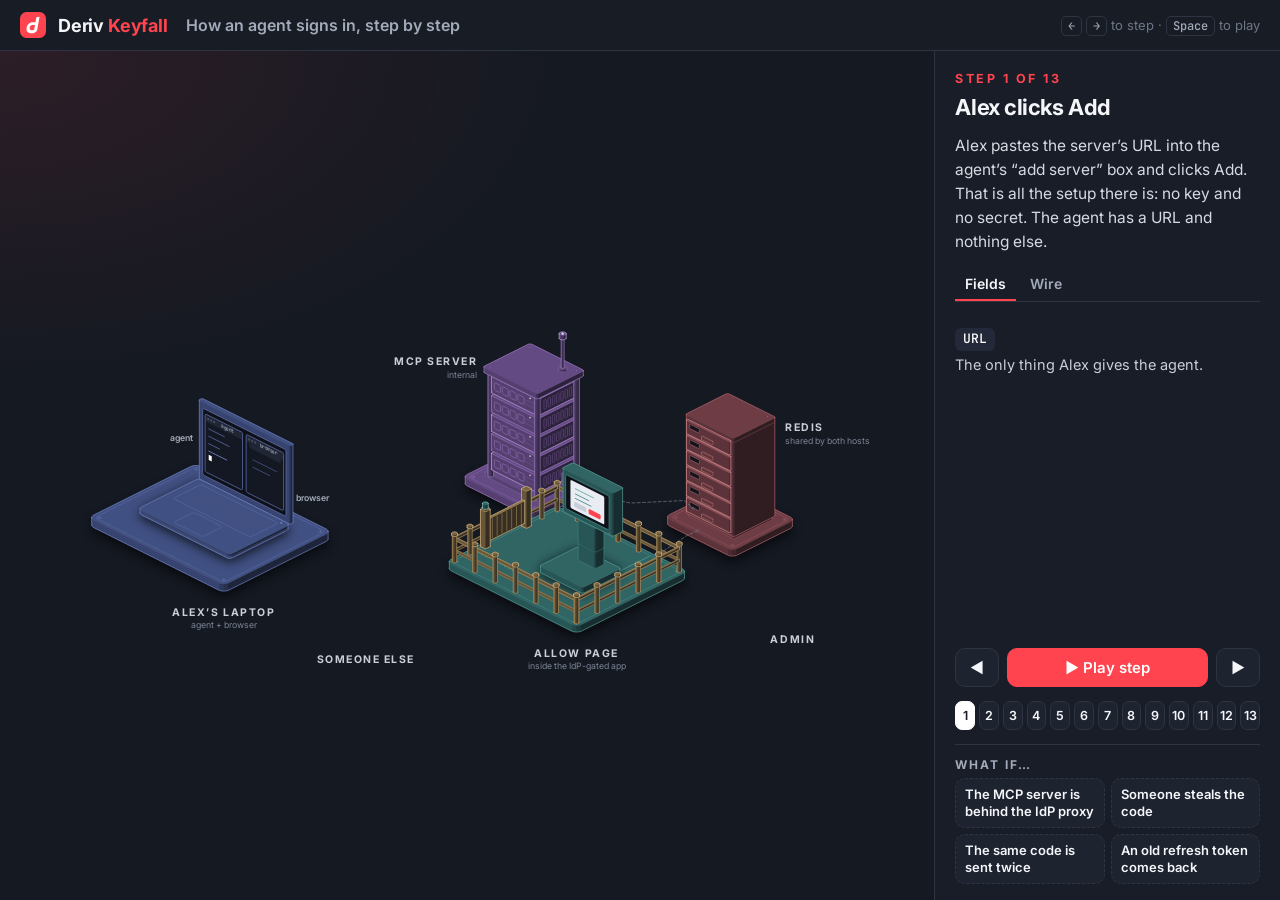
==== commit 0b69828d: "Say IdP instead of SSO, and internal instead of public, in the walkthrough Co-Authored-By: Claude Op" ====
--- a/index.html
+++ b/index.html
@@ -259,9 +259,9 @@
   "resource": "https://mcp.example.com/mcp"
 }`,
   fields:[['iss','Who signed it: the MCP server.'],['aud','What it is for: a request, nothing else.'],['exp','10 minutes to sign in and decide.'],['the rest','The /authorize request, copied as it was.'],['HS256','The signature, made with the key both hosts share. Change one character and the check fails.']]},
- {title:'The SSO proxy signs Alex in', hold:{A:['secret'],P:['note']}, redis:['client'], gate:true,
+ {title:'The IdP proxy signs Alex in', hold:{A:['secret'],P:['note']}, redis:['client'], gate:true,
   msgs:[['B','P','note + Alex’s signed identity',COL.note]], act:{P:['checks note + identity → role',COL.fg]},
-  what:'The SSO proxy in front of the Allow page does what it does for any internal site: it signs Alex in, with MFA, and adds a signed identity token to the request. The Allow page checks that token with the proxy’s public keys, and maps Alex’s groups to a role. If the check fails, there is no Allow button.',
+  what:'The IdP proxy in front of the Allow page does what it does for any internal site: it signs Alex in, with MFA, and adds a signed identity token to the request. The Allow page checks that token with the proxy’s public keys, and maps Alex’s groups to a role. If the check fails, there is no Allow button.',
   wire:`The proxy adds its signed identity token:
 
 Cloudflare Access   Cf-Access-Jwt-Assertion: eyJ…
@@ -335,7 +335,7 @@
   fields:[['works once','The old token is deleted the moment it is read.'],['30-second grace','Two agent windows that refresh at the same second both get the same new pair.'],['after 30 s','The old token coming back means someone copied it. The server ends the whole grant.'],['14 days','Refreshing never extends the grant.']]},
  {title:'The grant ends', hold:{}, redis:['client','used','revoked'], ended:true,
   msgs:[['D','R','revoke alex@example.com',COL.red],['A','M','tools/call · old token',COL.access],['M','A','401',COL.red]],
-  what:'A grant ends after 14 days, or at once when an admin revokes Alex. Every token that points to it stops working. Alex clicks Allow again, and the SSO groups are read again, so a role change takes effect.',
+  what:'A grant ends after 14 days, or at once when an admin revokes Alex. Every token that points to it stops working. Alex clicks Allow again, and the IdP groups are read again, so a role change takes effect.',
   wire:`python admin.py revoke alex@example.com --by admin@example.com
 
 POST /mcp
@@ -345,9 +345,9 @@
 
 /* ---------- what-if scenarios ---------- */
 const WHATIF = [
- {key:'sso', label:'The MCP server is behind SSO', base:1, hold:{}, redis:[], ssoMcp:true,
-  msgs:[['A','MG','POST /mcp',COL.fg],['MG','A','302 → SSO login page (HTML) ✗',COL.red]], act:{A:['expects JSON → fails ✗',COL.red]},
-  what:'This is why the MCP server stays public. Behind the SSO proxy, the agent’s first call gets a redirect to an HTML login page instead of a 401 with JSON. The agent can’t sign in to a web page, so it fails.',
+ {key:'sso', label:'The MCP server is behind the IdP proxy', base:1, hold:{}, redis:[], ssoMcp:true,
+  msgs:[['A','MG','POST /mcp',COL.fg],['MG','A','302 → IdP login page (HTML) ✗',COL.red]], act:{A:['expects JSON → fails ✗',COL.red]},
+  what:'This is why staff and agents reach the MCP server with no proxy in front. Behind the IdP proxy, the agent’s first call gets a redirect to an HTML login page instead of a 401 with JSON. The agent can’t sign in to a web page, so it fails.',
   wire:`POST /mcp HTTP/1.1
 Host: mcp.example.com
 
@@ -380,7 +380,7 @@
   -> 400 invalid_grant          (reuse: the grant ends)
 POST /token  refresh_token=<Alex's newer token>
   -> 400 invalid_grant          (the whole chain is gone)`,
-  fields:[['reuse','The old token is remembered until the grant ends, so it can be recognised.'],['grant ends','Both sides lose access. Only Alex can get it back, with SSO.']]},
+  fields:[['reuse','The old token is remembered until the grant ends, so it can be recognised.'],['grant ends','Both sides lose access. Only Alex can get it back, through the IdP.']]},
 ];
 
 /* ---------- the isometric scene (scene.js, built by build-scene.mjs) ---------- */
@@ -389,7 +389,7 @@
 function tw(s, size, weight=600){ ctx.font = `${weight} ${size}px Inter`; return ctx.measureText(s).width; }
 function esc(s){ return String(s).replace(/&/g,'&amp;').replace(/</g,'&lt;').replace(/>/g,'&gt;'); }
 function el(tag, attrs={}, html=''){ const e = document.createElementNS(NS, tag); for (const k in attrs) e.setAttribute(k, attrs[k]); if (html) e.innerHTML = html; return e; }
-const NAME = {A:'Agent', B:'Browser', M:'MCP server', P:'Allow page', R:'Redis', X:'Someone else', D:'Admin', MG:'SSO gate'};
+const NAME = {A:'Agent', B:'Browser', M:'MCP server', P:'Allow page', R:'Redis', X:'Someone else', D:'Admin', MG:'IdP gate'};
 const WORD = {secret:'secret', hash:'hash', note:'signed note', code:'code', access:'access token', refresh:'refresh token'};
 const TAG = {client:COL.node, used:COL.code, grant:COL.grant, access:COL.access, refresh:COL.refresh, revoked:COL.red};
 const shade = (hex, f) => { const n = parseInt(hex.slice(1), 16); return '#' + [16, 8, 0].map(b => Math.round(((n >> b) & 255) * f).toString(16).padStart(2, '0')).join(''); };
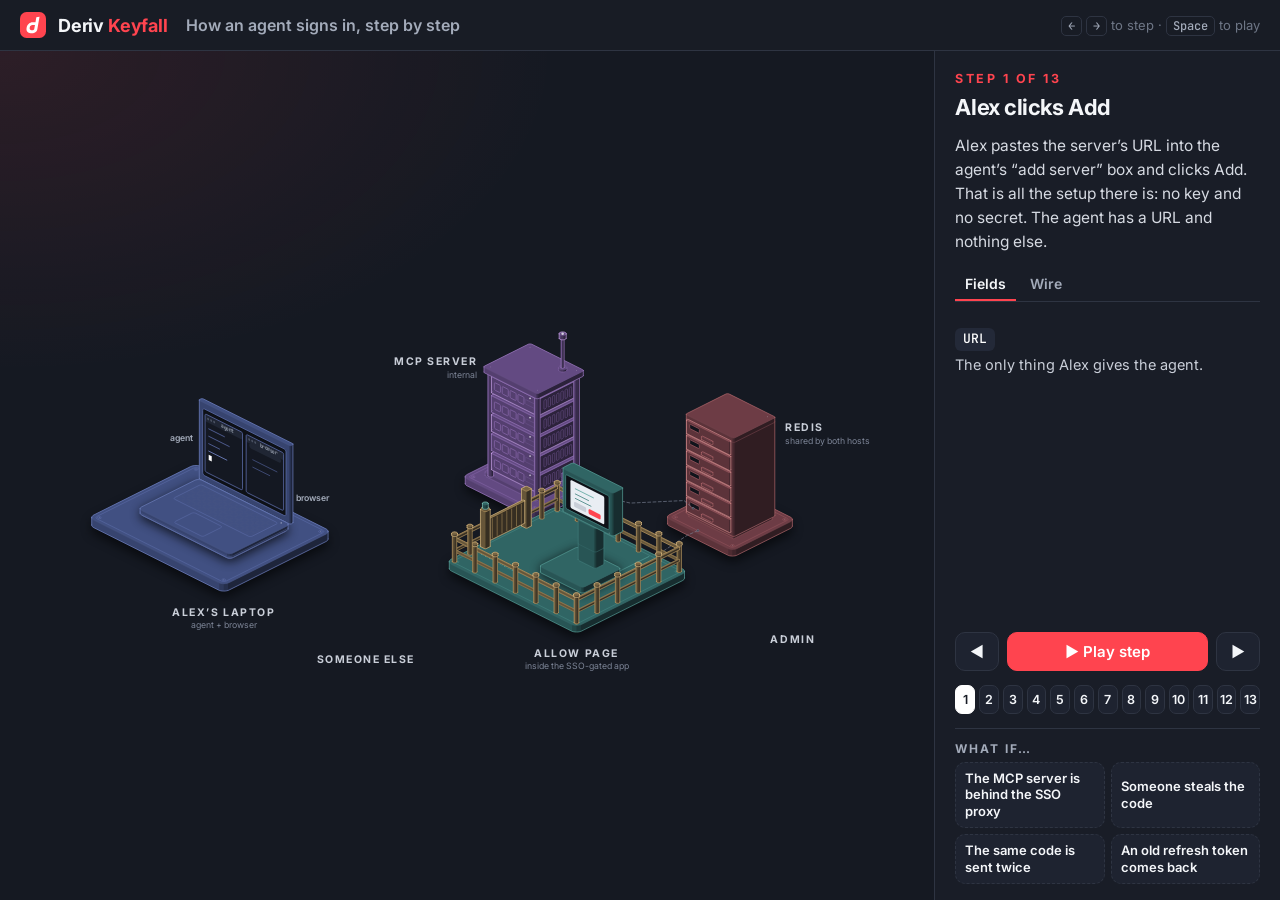
==== commit e55085aa: "Use SSO for the login flow and proxy, IdP for identity and groups Co-Authored-By: Claude Opus 5.5 <n" ====
--- a/index.html
+++ b/index.html
@@ -259,9 +259,9 @@
   "resource": "https://mcp.example.com/mcp"
 }`,
   fields:[['iss','Who signed it: the MCP server.'],['aud','What it is for: a request, nothing else.'],['exp','10 minutes to sign in and decide.'],['the rest','The /authorize request, copied as it was.'],['HS256','The signature, made with the key both hosts share. Change one character and the check fails.']]},
- {title:'The IdP proxy signs Alex in', hold:{A:['secret'],P:['note']}, redis:['client'], gate:true,
+ {title:'The SSO proxy signs Alex in', hold:{A:['secret'],P:['note']}, redis:['client'], gate:true,
   msgs:[['B','P','note + Alex’s signed identity',COL.note]], act:{P:['checks note + identity → role',COL.fg]},
-  what:'The IdP proxy in front of the Allow page does what it does for any internal site: it signs Alex in, with MFA, and adds a signed identity token to the request. The Allow page checks that token with the proxy’s public keys, and maps Alex’s groups to a role. If the check fails, there is no Allow button.',
+  what:'The SSO proxy in front of the Allow page does what it does for any internal site: it signs Alex in, with MFA, and adds a signed identity token to the request. The Allow page checks that token with the proxy’s public keys, and maps Alex’s groups to a role. If the check fails, there is no Allow button.',
   wire:`The proxy adds its signed identity token:
 
 Cloudflare Access   Cf-Access-Jwt-Assertion: eyJ…
@@ -345,9 +345,9 @@
 
 /* ---------- what-if scenarios ---------- */
 const WHATIF = [
- {key:'sso', label:'The MCP server is behind the IdP proxy', base:1, hold:{}, redis:[], ssoMcp:true,
-  msgs:[['A','MG','POST /mcp',COL.fg],['MG','A','302 → IdP login page (HTML) ✗',COL.red]], act:{A:['expects JSON → fails ✗',COL.red]},
-  what:'This is why staff and agents reach the MCP server with no proxy in front. Behind the IdP proxy, the agent’s first call gets a redirect to an HTML login page instead of a 401 with JSON. The agent can’t sign in to a web page, so it fails.',
+ {key:'sso', label:'The MCP server is behind the SSO proxy', base:1, hold:{}, redis:[], ssoMcp:true,
+  msgs:[['A','MG','POST /mcp',COL.fg],['MG','A','302 → SSO login page (HTML) ✗',COL.red]], act:{A:['expects JSON → fails ✗',COL.red]},
+  what:'This is why staff and agents reach the MCP server with no proxy in front. Behind the SSO proxy, the agent’s first call gets a redirect to an HTML login page instead of a 401 with JSON. The agent can’t sign in to a web page, so it fails.',
   wire:`POST /mcp HTTP/1.1
 Host: mcp.example.com
 
@@ -380,7 +380,7 @@
   -> 400 invalid_grant          (reuse: the grant ends)
 POST /token  refresh_token=<Alex's newer token>
   -> 400 invalid_grant          (the whole chain is gone)`,
-  fields:[['reuse','The old token is remembered until the grant ends, so it can be recognised.'],['grant ends','Both sides lose access. Only Alex can get it back, through the IdP.']]},
+  fields:[['reuse','The old token is remembered until the grant ends, so it can be recognised.'],['grant ends','Both sides lose access. Only Alex can get it back, by signing in with SSO again.']]},
 ];
 
 /* ---------- the isometric scene (scene.js, built by build-scene.mjs) ---------- */
@@ -389,7 +389,7 @@
 function tw(s, size, weight=600){ ctx.font = `${weight} ${size}px Inter`; return ctx.measureText(s).width; }
 function esc(s){ return String(s).replace(/&/g,'&amp;').replace(/</g,'&lt;').replace(/>/g,'&gt;'); }
 function el(tag, attrs={}, html=''){ const e = document.createElementNS(NS, tag); for (const k in attrs) e.setAttribute(k, attrs[k]); if (html) e.innerHTML = html; return e; }
-const NAME = {A:'Agent', B:'Browser', M:'MCP server', P:'Allow page', R:'Redis', X:'Someone else', D:'Admin', MG:'IdP gate'};
+const NAME = {A:'Agent', B:'Browser', M:'MCP server', P:'Allow page', R:'Redis', X:'Someone else', D:'Admin', MG:'SSO gate'};
 const WORD = {secret:'secret', hash:'hash', note:'signed note', code:'code', access:'access token', refresh:'refresh token'};
 const TAG = {client:COL.node, used:COL.code, grant:COL.grant, access:COL.access, refresh:COL.refresh, revoked:COL.red};
 const shade = (hex, f) => { const n = parseInt(hex.slice(1), 16); return '#' + [16, 8, 0].map(b => Math.round(((n >> b) & 255) * f).toString(16).padStart(2, '0')).join(''); };
